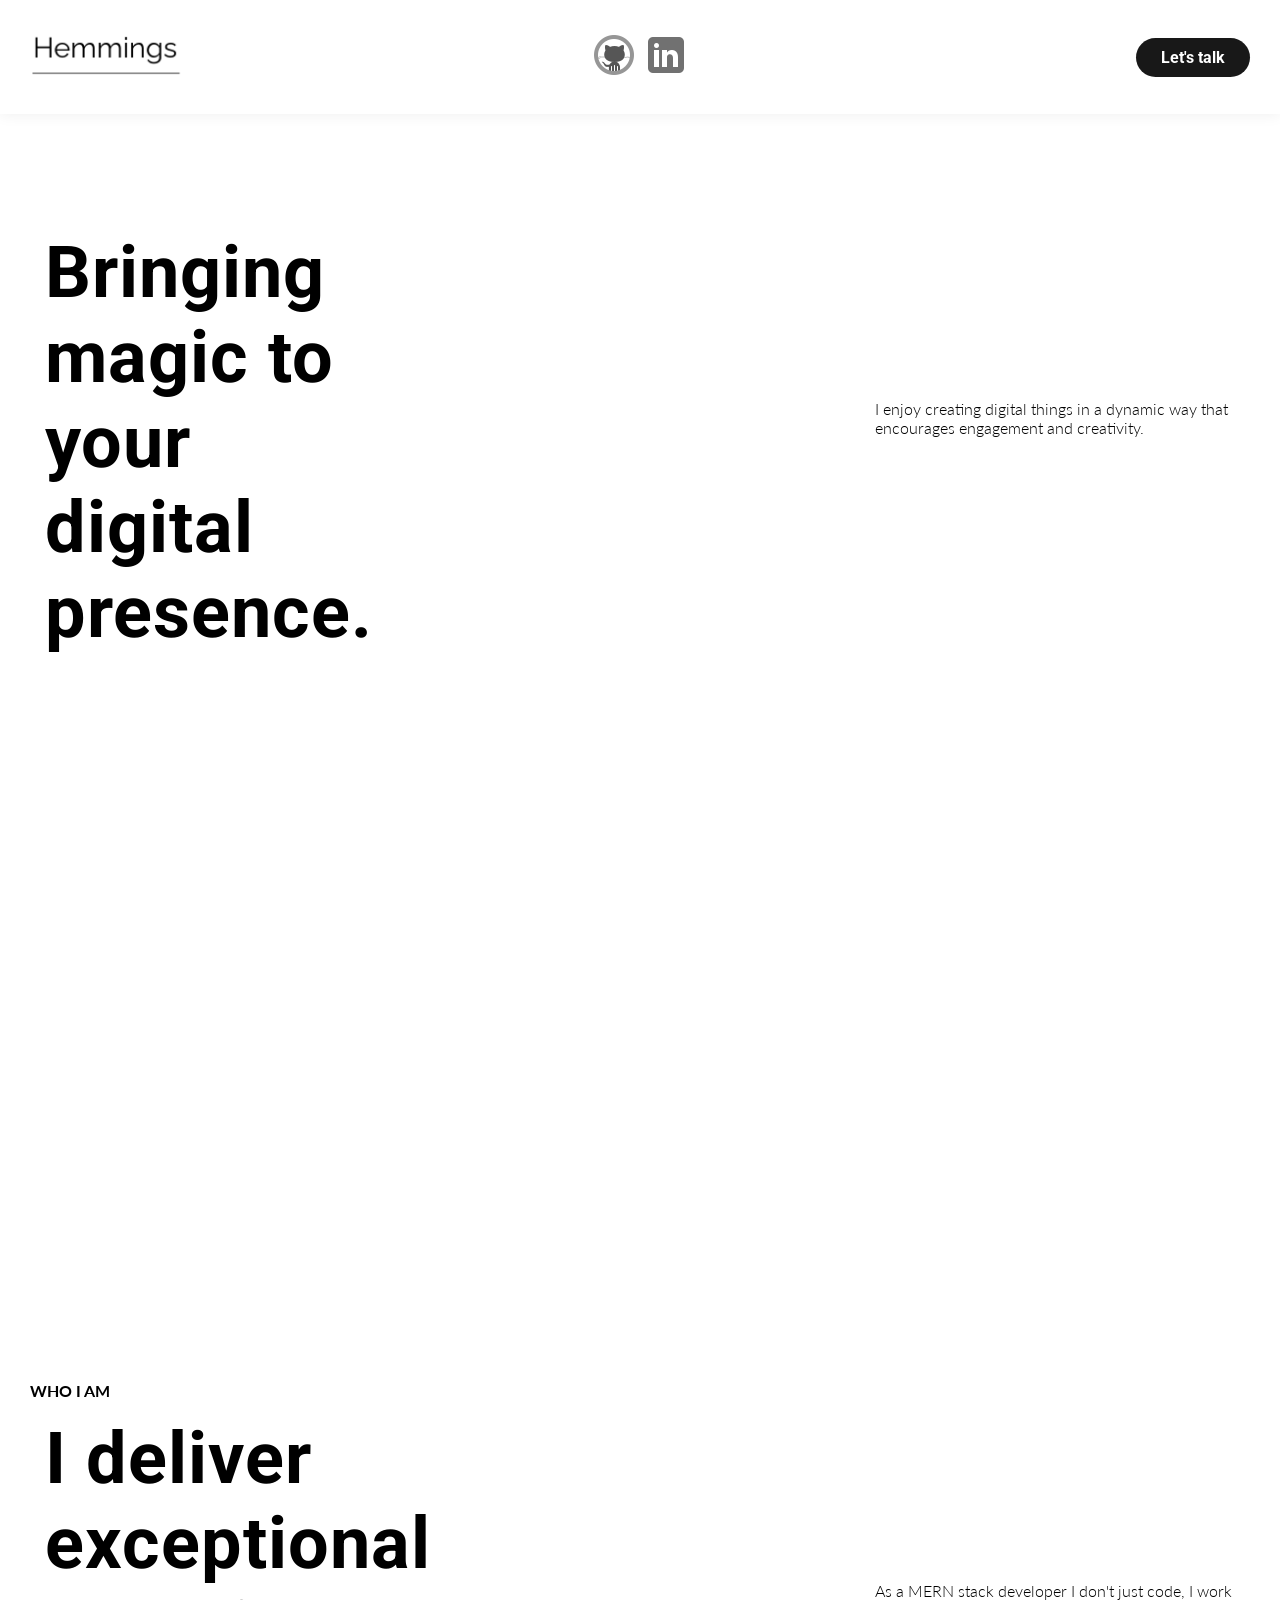
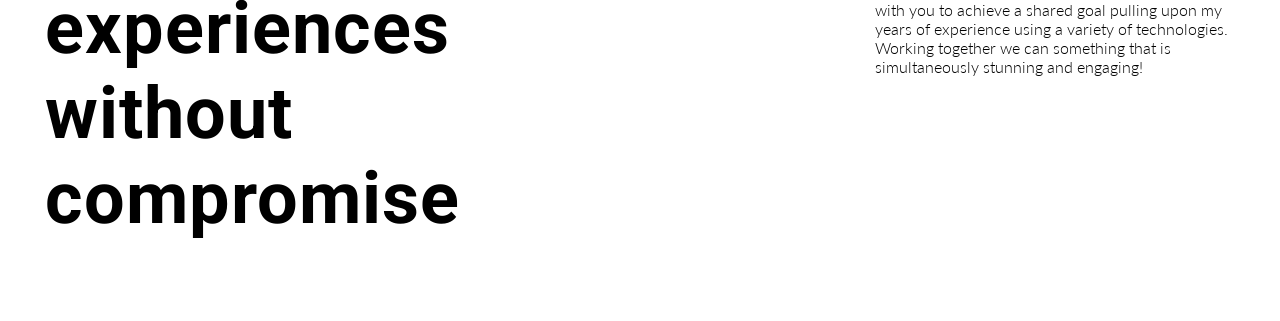
==== index.html @ 2ac9628a "Add files via upload" ====
<!DOCTYPE html>
<html lang="en">
<head>
    <meta charset="UTF-8">
    <meta name="viewport" content="width=device-width, initial-scale=1.0">
    <title>Jaimie Hemmings - Developer</title>
    <link href="style.css" rel="stylesheet" />
    <link 
</head>
<body>
    <nav class="container-wide nav">
        <div class="row">
            <div class="col">
                <a href="/"><img src="assets/logo.png" alt="Hemmings Logo"></a>
            </div>
            <div class="col">
                <ul class="socials">
                    <li><a href="https://github.com/JaimieHemmings"><img src="assets/github-logo.png" alt="Github Logo"></a></li>
                    <li><a href="https://www.linkedin.com/in/jaimie-hemmings-379786271/"><img src="assets/linkedin-logo.png" alt="LinkedIn Logo"></a></li>
                </ul>
            </div>
            <div class="col">
                <a class="talk" href="#">Let's talk</a>
            </div>
        </div>
    </nav>
    <header class="container-wide">
        <div class="container">
            <div class="row">
                <div class="col">
                    <h2>Bringing magic to your digital presence.</h2>
                </div>
                <div class="col">
                    <p>I enjoy creating digital things in a dynamic way that encourages engagement and creativity.</p>
                </div>
            </div>
        </div>
        <div class="video">
        </div>
    </header>
    <section class="about">
        <div class="container-wide">
            <div class="row">
                <div class="col">
                    <p class="sectionTitle">WHO I AM</p>
                    <h2>I deliver exceptional experiences without compromise</h2>
                </div>
                <div class="col">
                    <p>As a MERN stack developer I don't just code, I work with you to achieve a shared goal pulling upon my years of experience using a variety of technologies. Working together we can something that is simultaneously stunning and engaging!</p>
                </div>
            </div>
        </div>
    </section>
</body>
</html>
---- style.css ----
@import url('https://fonts.googleapis.com/css2?family=Lato:wght@300&family=Roboto&display=swap');

body {
    background-color: rgba(255,255,255);
    margin: 0;
}

.container-wide {
    width: 100%;
}

.row {
    padding: 15px;
    display: flex;
    flex-wrap: nowrap;
    justify-content: space-between;
    align-items: center;
}

.col {
    padding: 15px;
    flex-basis: 30%;
}

h1,h2,h3,h4,h5,h6 {
    font-family: "Roboto", sans-serif;
    letter-spacing: 1px;
    margin: 0;
    padding: 0px 15px 50px 15px;
}

nav {
    position: fixed;
    width: 100%;
    top: 0;
    left: 0;
    background-color: #fff;
    box-shadow: 0px 0px 15px #eee;
    padding: 0;
}

nav .col:nth-child(2) {
    text-align: center;
}

nav .col:nth-child(3) {
    text-align: right;
}

nav img {
    height: 50px;
    width: auto;
}

ul.socials {
    margin: 0;
    padding: 0;
}

ul.socials li {
    display: inline-block;
}

ul.socials img {
    width: 48px;
    height: auto;
    -webkit-filter: grayscale(100%); /* Safari 6.0 - 9.0 */
    filter: grayscale(100%);
    transition: 0.2s ease;
}

ul.socials img:hover {
    -webkit-filter: grayscale(0%); /* Safari 6.0 - 9.0 */
    filter: grayscale(0%);
}

nav .talk {
    background-color: rgb(24,24,24);
    color: #fff;
    font-family: "Roboto", sans-serif;
    font-weight: bold;;
    text-decoration: none;
    border-radius: 25px;
    padding: 10px 25px;
    font-size: 16px;
    transition: 0.2s ease-in-out;
}

nav .talk:hover {
    background-color: rgb(255, 231, 103);
    color: #000;
}

header {
    margin-top: 100px;
}

h2 {
    font-size: 72px;
}

header h2 {
    margin-top: 100px;
}

p {
    font-size: 16px;
    font-family: "Lato", sans-serif;
    font-weight: 300;
    font-style: normal;
}

.video {
    content: "";
    background-image: url('assets/abstract-bg.gif');
    min-height: 600px;
    width: 100%;
    background-position: 50% 50%;
    background-size: cover;
    background-repeat: no-repeat;
}

p.sectionTitle {
    font-weight: bold;
}

@media screen and (max-width: 1024px) {
    .col {
        flex-basis: 50%;
    }

    .video {
        min-height: 300px;
    }
}

@media screen and (max-width: 768px) {
    .row {
        flex-wrap: wrap;
    }

    h2 {
        font-size: 50px;
    }

    .col {
        flex-basis: 100%;
    }
}

@media screen and (max-width: 568px) {
    nav .col:nth-child(3){
        display: none;
    }
}
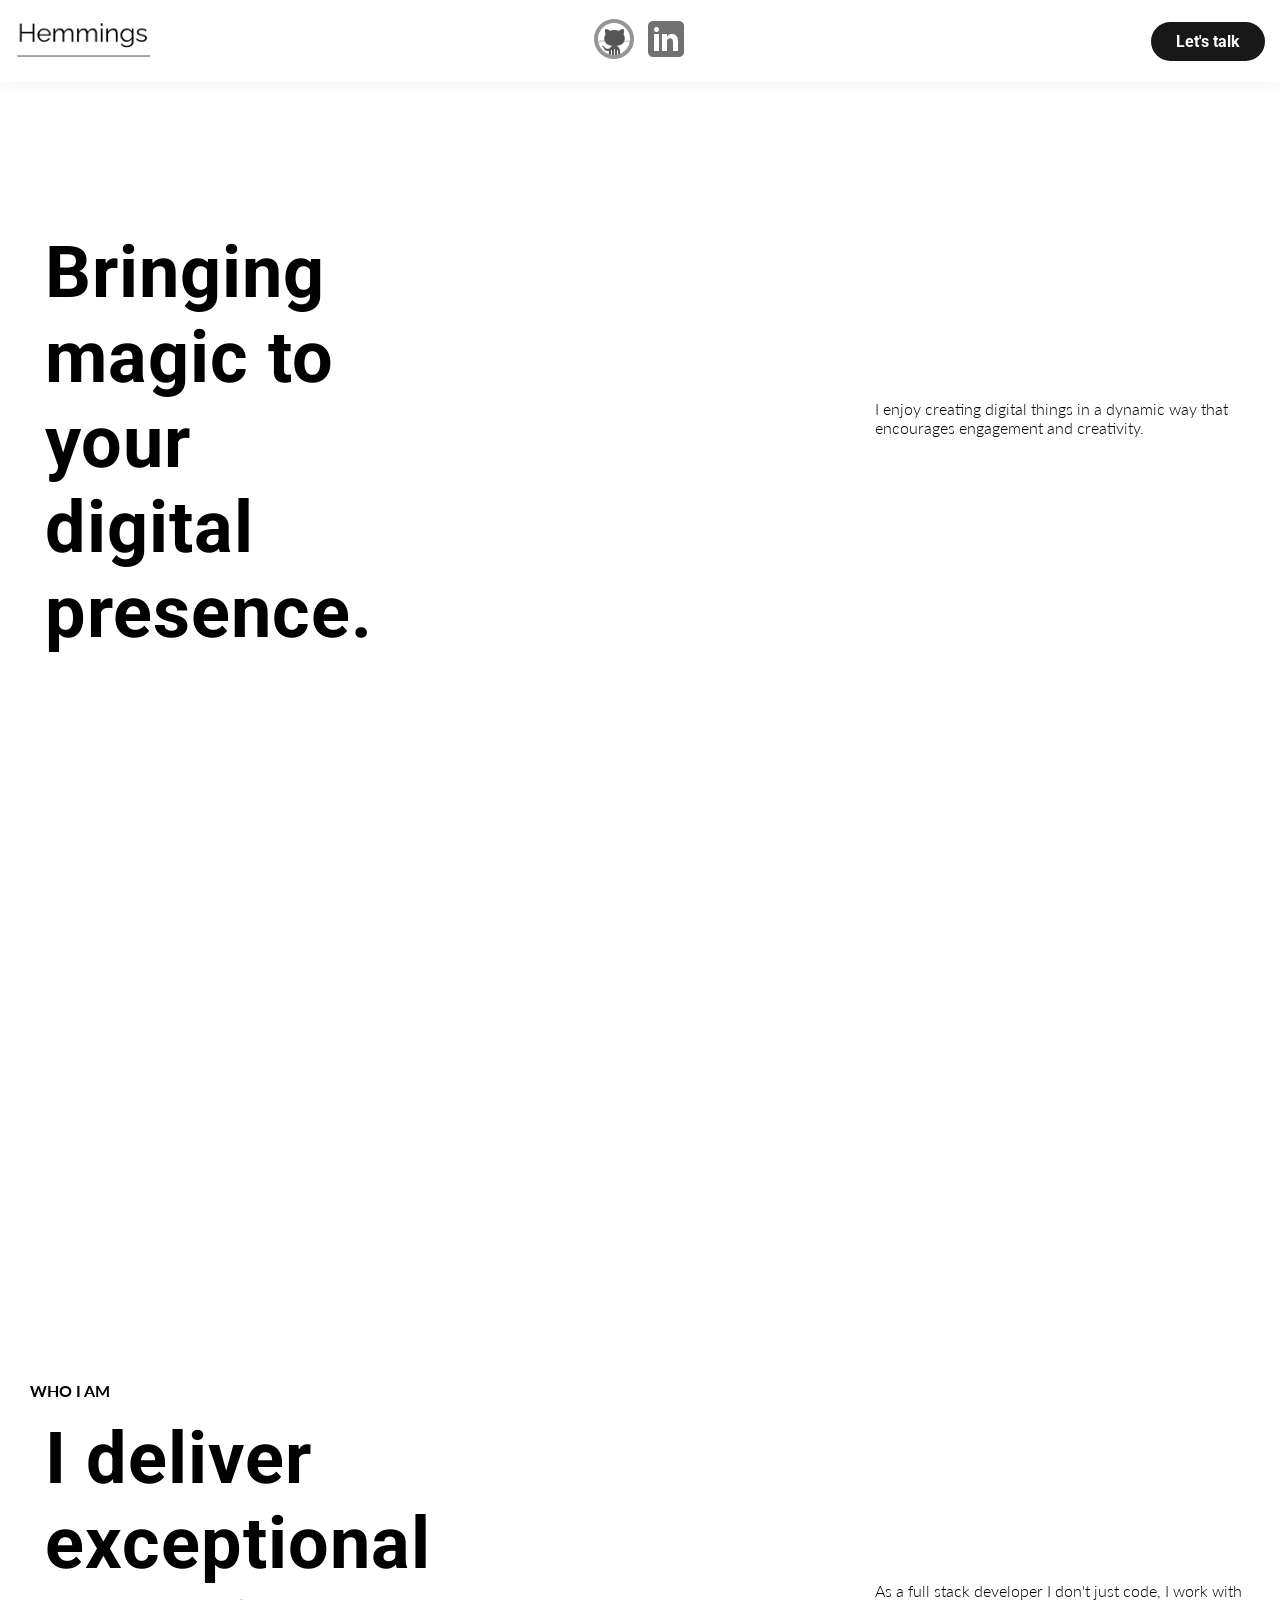
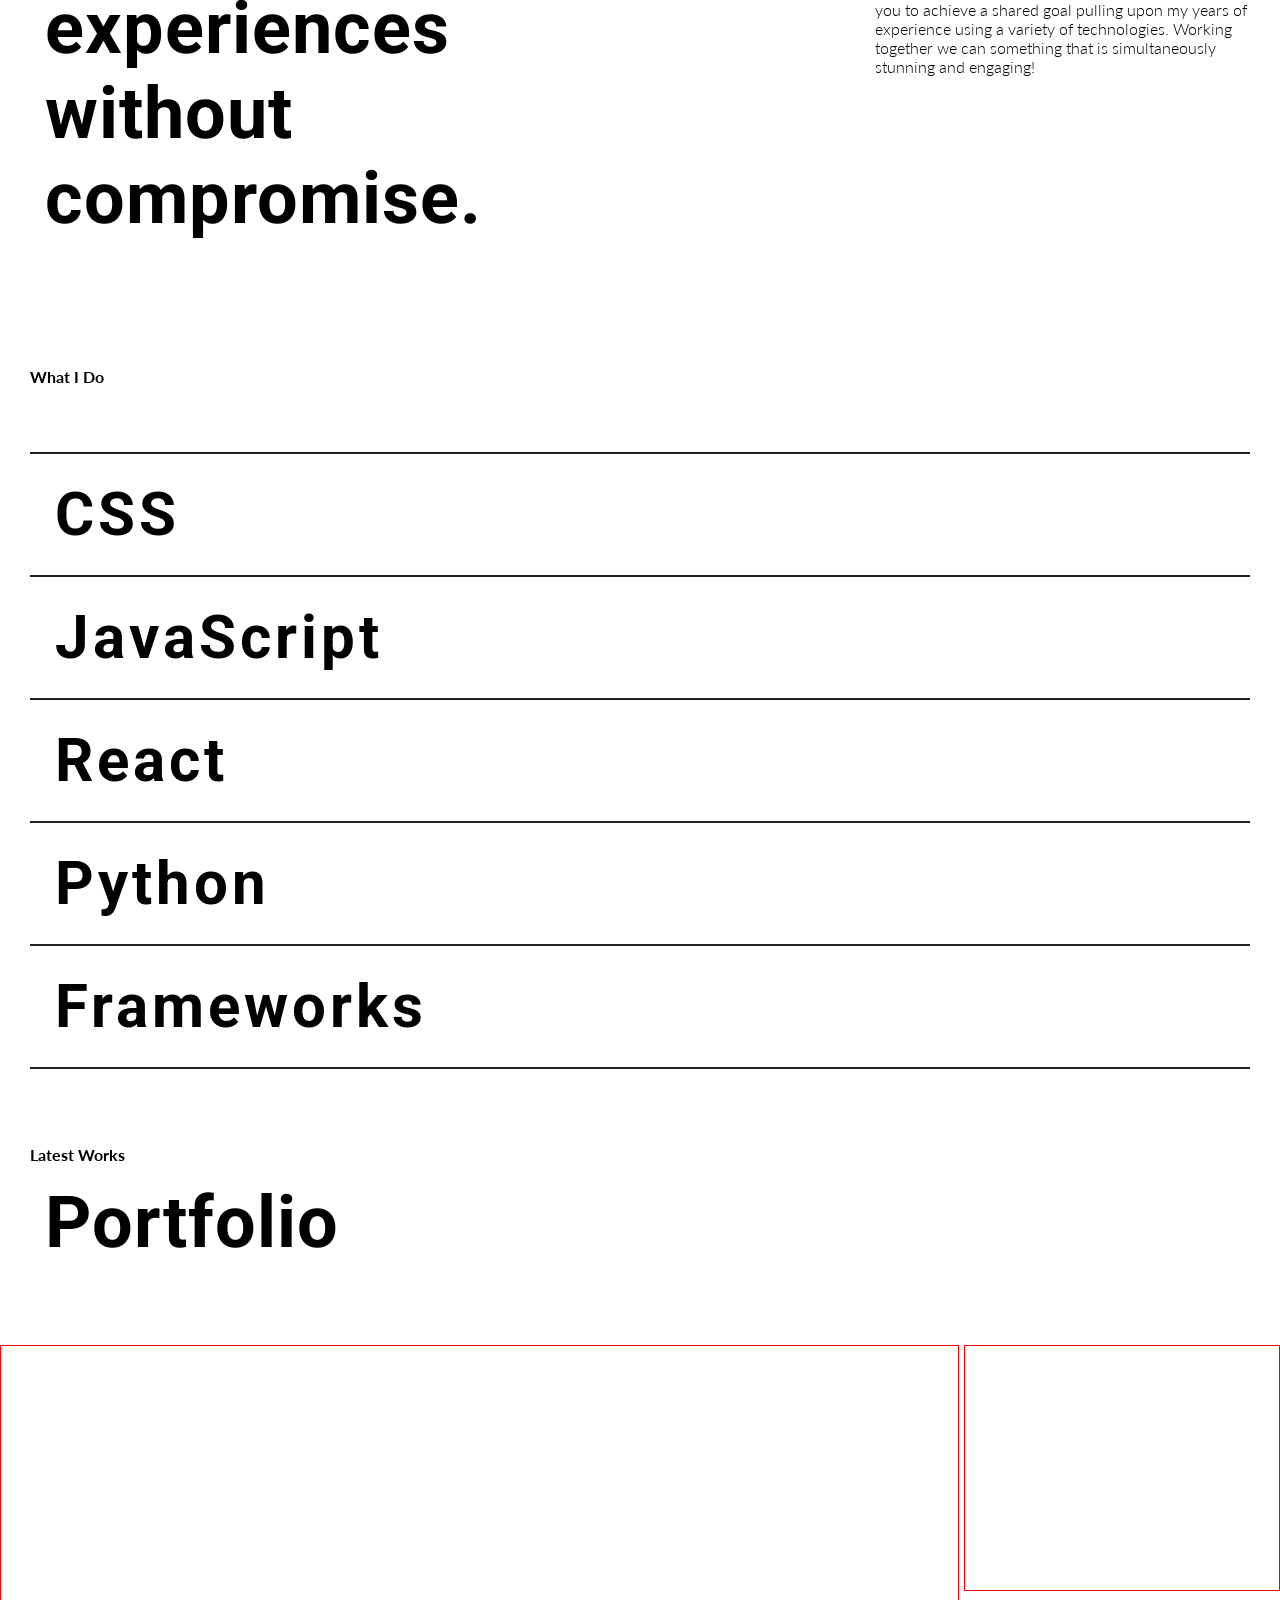
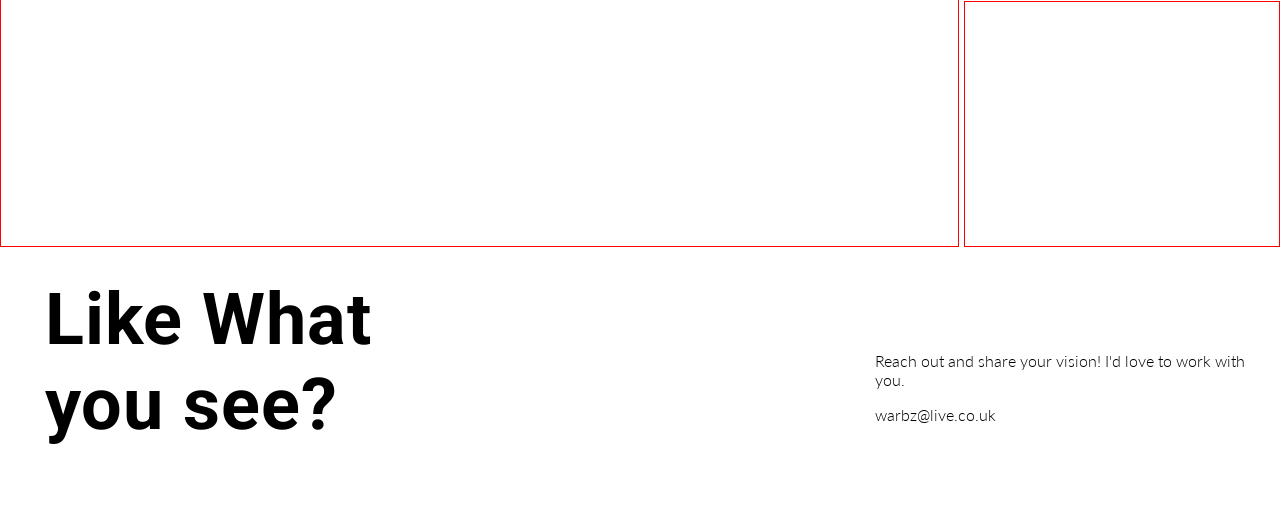
==== commit 8c285728: "Add files via upload" ====
--- a/index.html
+++ b/index.html
@@ -5,7 +5,6 @@
     <meta name="viewport" content="width=device-width, initial-scale=1.0">
     <title>Jaimie Hemmings - Developer</title>
     <link href="style.css" rel="stylesheet" />
-    <link 
 </head>
 <body>
     <nav class="container-wide nav">
@@ -43,10 +42,52 @@
             <div class="row">
                 <div class="col">
                     <p class="sectionTitle">WHO I AM</p>
-                    <h2>I deliver exceptional experiences without compromise</h2>
+                    <h2>I deliver exceptional experiences without compromise.</h2>
                 </div>
                 <div class="col">
-                    <p>As a MERN stack developer I don't just code, I work with you to achieve a shared goal pulling upon my years of experience using a variety of technologies. Working together we can something that is simultaneously stunning and engaging!</p>
+                    <p>As a full stack developer I don't just code, I work with you to achieve a shared goal pulling upon my years of experience using a variety of technologies. Working together we can something that is simultaneously stunning and engaging!</p>
+                </div>
+            </div>
+        </div>
+    </section>
+    <section class="whatwedo">
+        <div class="row">
+            <div class="col">
+                <p class="sectionTitle">What I Do</p>
+                <ul>
+                    <li>CSS</li>
+                    <li>JavaScript</li>
+                    <li>React</li>
+                    <li>Python</li>
+                    <li>Frameworks</li>
+                </ul>
+            </div>
+        </div>
+    </section>
+    <section class="portfolio">
+        <div class="container-wide">
+            <div class="row">
+                <div class="col">
+                    <p class="sectionTitle">Latest Works</p>
+                    <h2>Portfolio</h2>
+                </div>
+            </div>
+        </div>
+        <div class="portfolio-grid">
+            <div class="portfolio-item item-1"></div>
+            <div class="portfolio-item item-2"></div>
+            <div class="portfolio-item item-3"></div>
+        </div>
+    </section>
+    <section class="about">
+        <div class="container-wide">
+            <div class="row">
+                <div class="col">
+                    <h2>Like What you see?</h2>
+                </div>
+                <div class="col">
+                    <p>Reach out and share your vision! I'd love to work with you.</p>
+                    <p>warbz@live.co.uk</p>
                 </div>
             </div>
         </div>
--- a/style.css
+++ b/style.css
@@ -48,8 +48,12 @@
 }
 
 nav img {
-    height: 50px;
+    height: 45px;
     width: auto;
+}
+
+nav .row {
+    padding: 0;
 }
 
 ul.socials {
@@ -78,7 +82,7 @@
     background-color: rgb(24,24,24);
     color: #fff;
     font-family: "Roboto", sans-serif;
-    font-weight: bold;;
+    font-weight: bold;
     text-decoration: none;
     border-radius: 25px;
     padding: 10px 25px;
@@ -124,6 +128,63 @@
     font-weight: bold;
 }
 
+.whatwedo .col {
+    flex-basis: 100%;
+}
+
+.whatwedo ul {
+    margin: 0;
+    padding: 0;
+    padding-top: 50px;
+    width: 100;
+}
+
+.whatwedo ul li {
+    list-style-type: none;;
+    font-family: "Roboto", sans-serif;
+    font-weight: bold;
+    padding: 25px;
+    border-top: 2px solid #222;
+    width: 100;
+    transition: 0.2s ease;
+    letter-spacing: 4px;
+    font-size: 60px;
+}
+
+.whatwedo ul li:last-child {
+    border-bottom: 2px solid #222;
+}
+
+.whatwedo ul li:hover {
+    color: #fff;
+    background-color: #000;
+}
+
+.portfolio-grid {
+    display: grid;
+    grid-template-columns: repeat(4, 1fr);
+    grid-template-rows: repeat(2, 1fr);
+    grid-column-gap: 5px;
+    grid-row-gap: 10px; 
+}
+
+.portfolio-item {
+    border: 1px solid red;
+}
+
+.item-1 {
+    grid-area: 1 / 1 / 3 / 4;
+    height: 500px;
+}
+
+.div2 { 
+    grid-area: 1 / 4 / 2 / 5;
+}
+
+.div3 { 
+    grid-area: 2 / 4 / 3 / 5;
+} 
+
 @media screen and (max-width: 1024px) {
     .col {
         flex-basis: 50%;
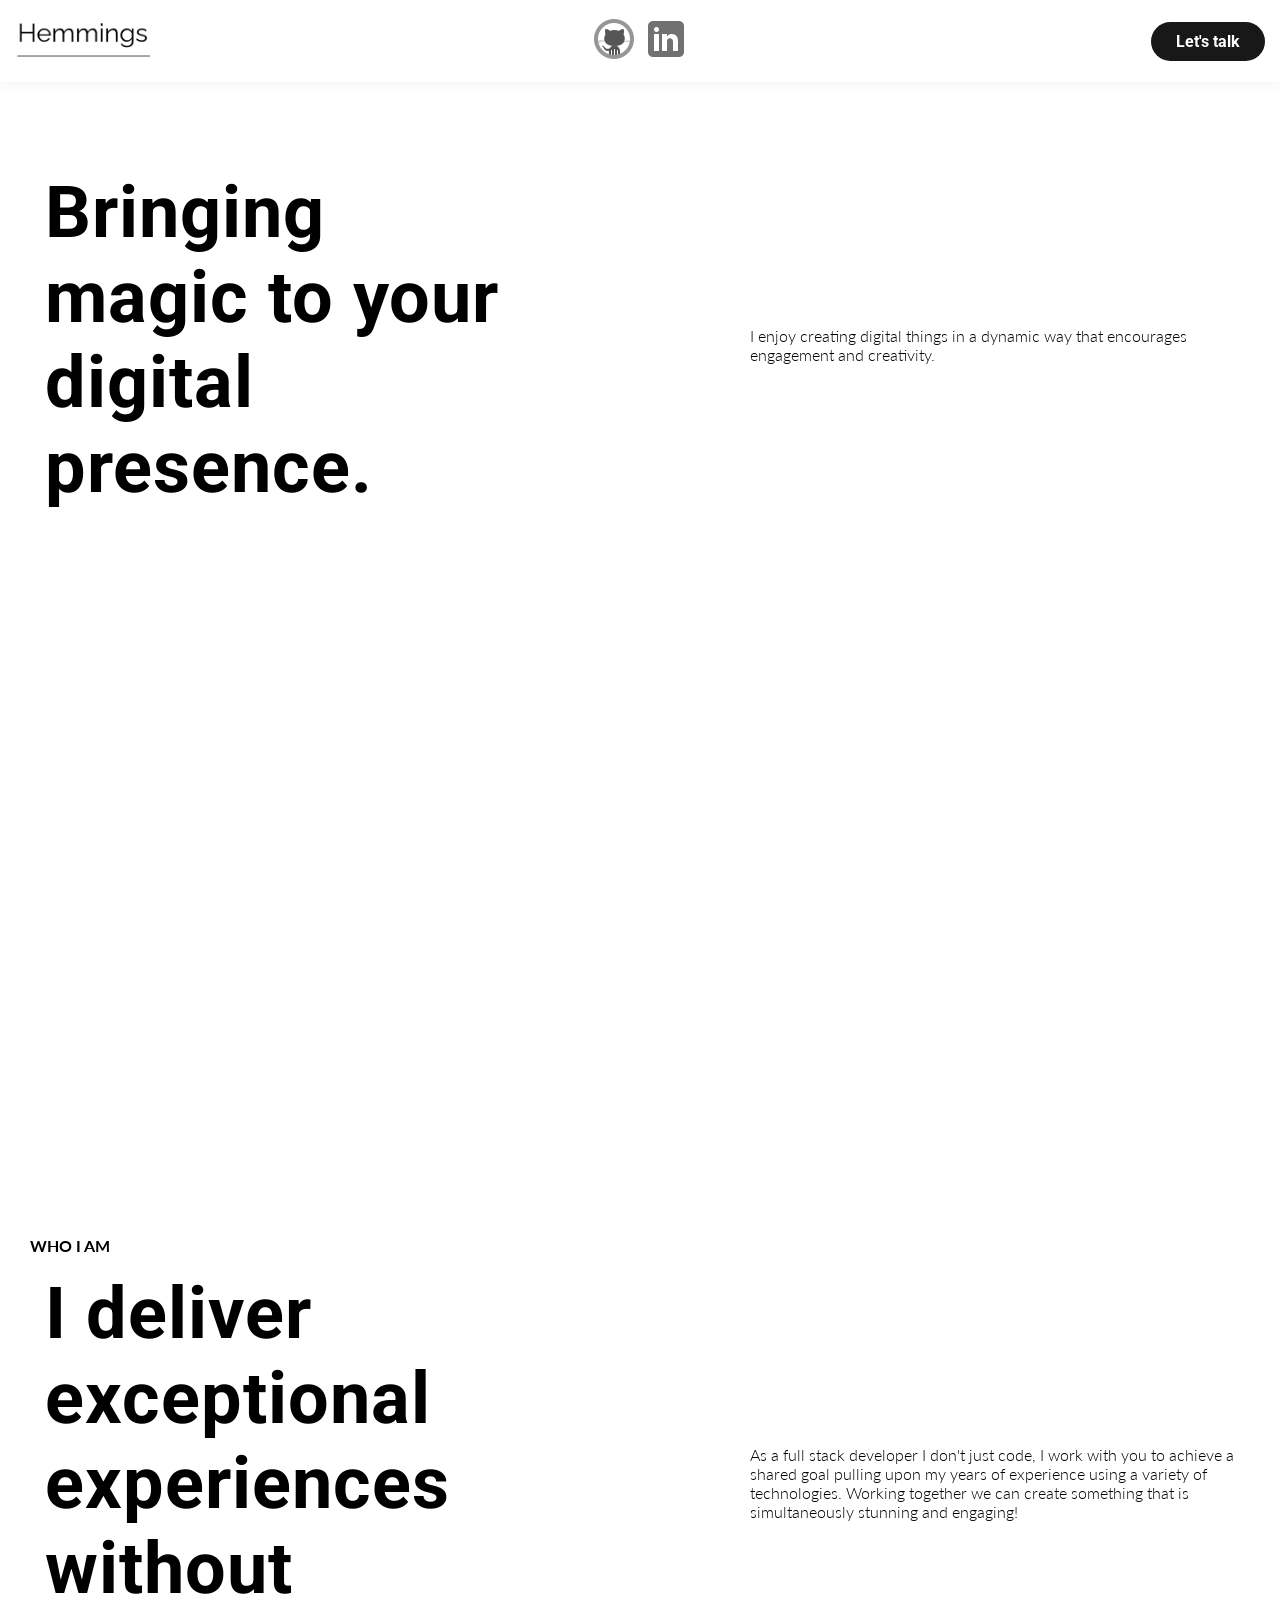
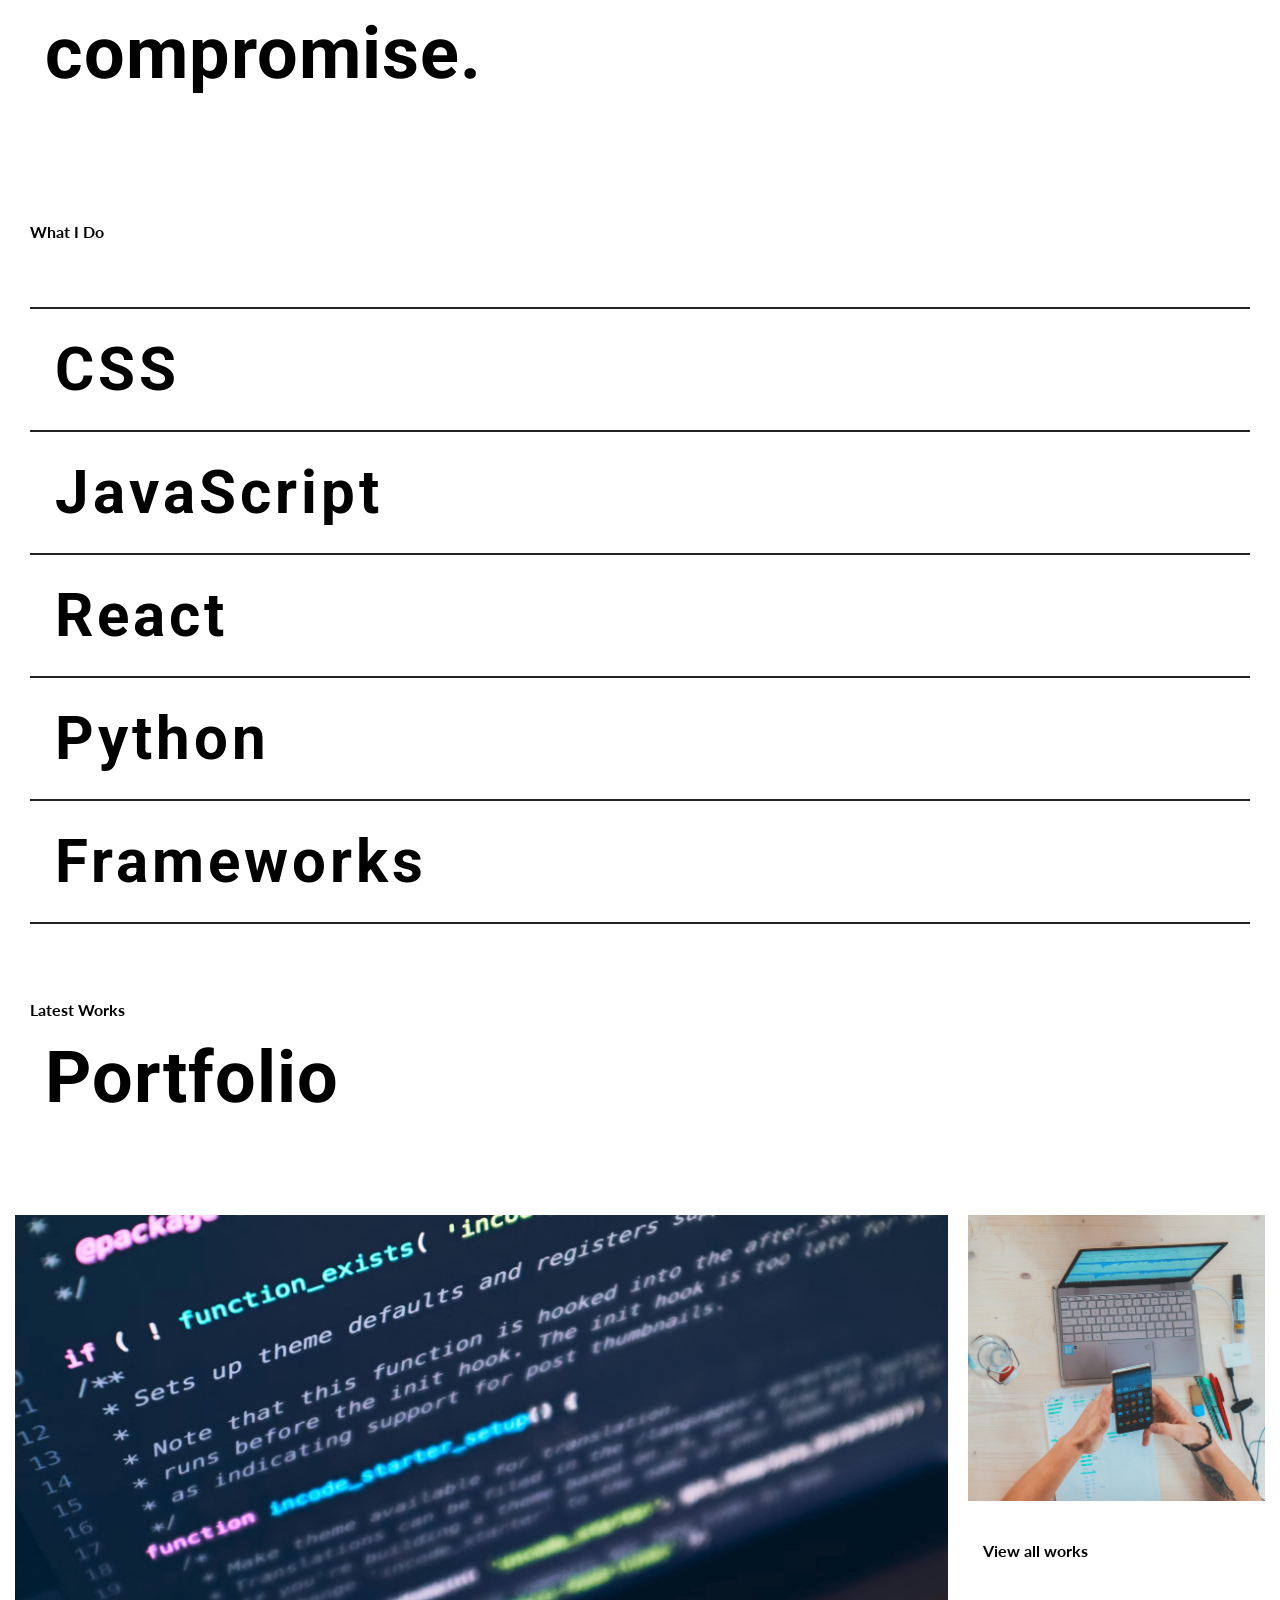
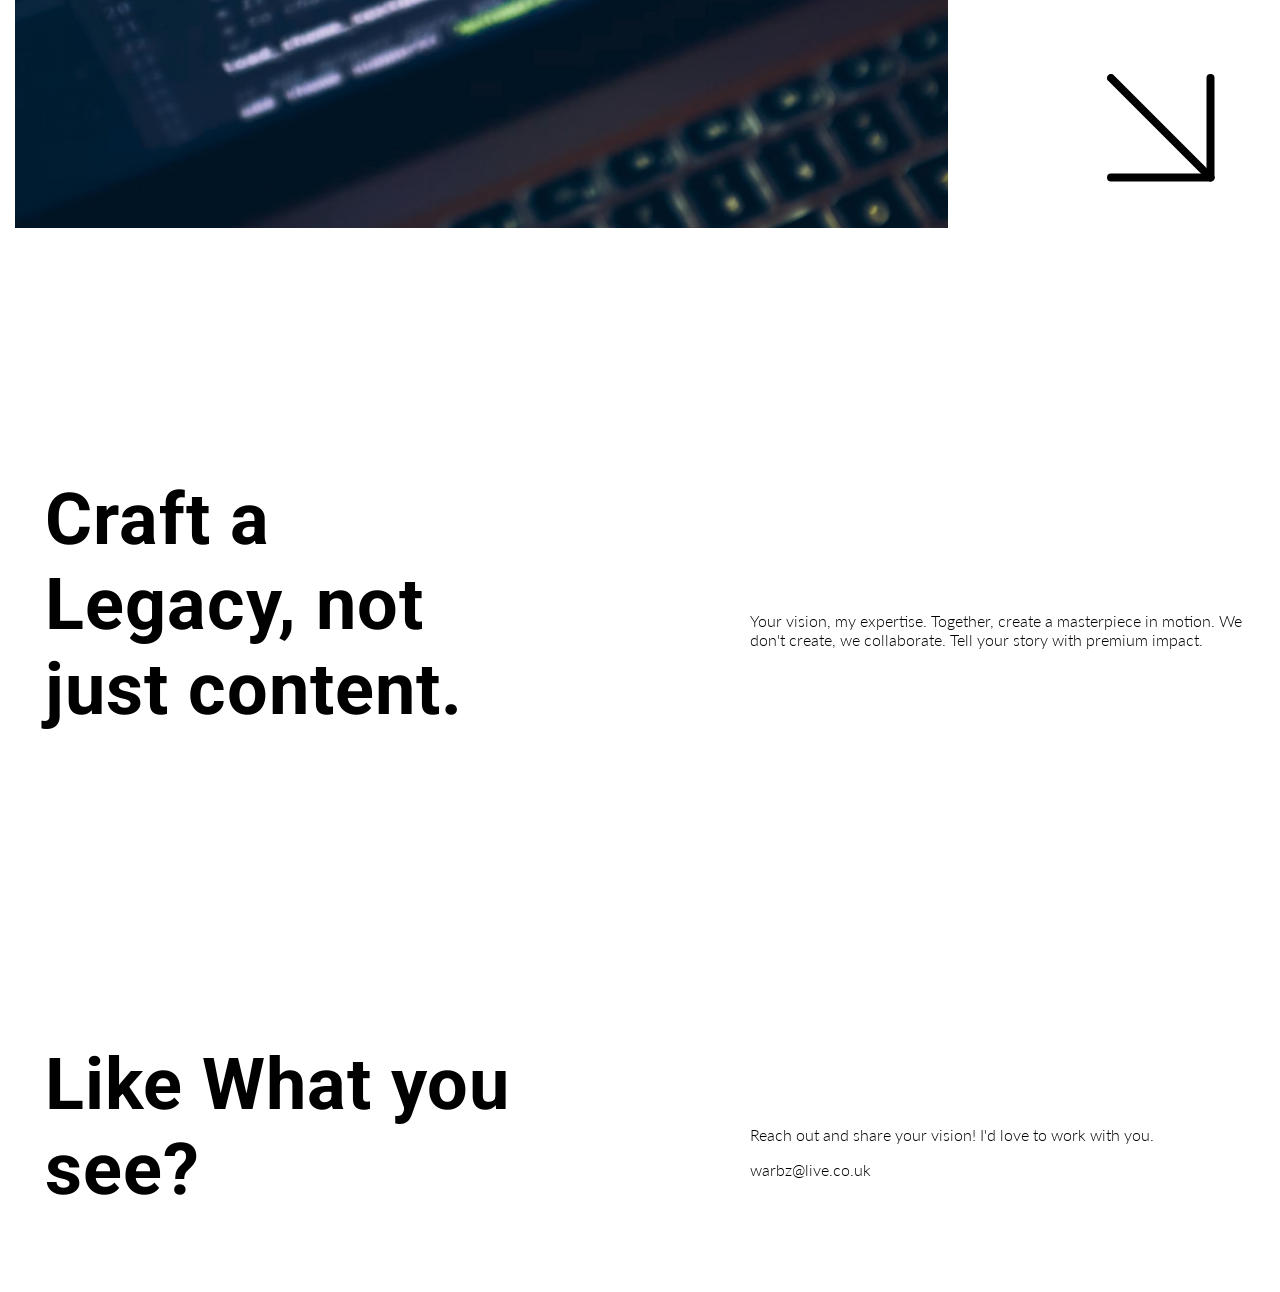
==== commit 05a55bdc: "Add files via upload" ====
--- a/index.html
+++ b/index.html
@@ -19,7 +19,7 @@
                 </ul>
             </div>
             <div class="col">
-                <a class="talk" href="#">Let's talk</a>
+                <a class="talk" href="#contact">Let's talk</a>
             </div>
         </div>
     </nav>
@@ -45,7 +45,7 @@
                     <h2>I deliver exceptional experiences without compromise.</h2>
                 </div>
                 <div class="col">
-                    <p>As a full stack developer I don't just code, I work with you to achieve a shared goal pulling upon my years of experience using a variety of technologies. Working together we can something that is simultaneously stunning and engaging!</p>
+                    <p>As a full stack developer I don't just code, I work with you to achieve a shared goal pulling upon my years of experience using a variety of technologies. Working together we can create something that is simultaneously stunning and engaging!</p>
                 </div>
             </div>
         </div>
@@ -74,12 +74,41 @@
             </div>
         </div>
         <div class="portfolio-grid">
-            <div class="portfolio-item item-1"></div>
-            <div class="portfolio-item item-2"></div>
-            <div class="portfolio-item item-3"></div>
+            <div class="portfolio-item item-1">
+                <a href="#">
+                    <img src="assets/portfolio-1.jpg" alt="Image of Portfolio example" />
+                </a>
+            </div>
+            <div class="portfolio-item item-2">
+                <a href="#">
+                    <img src="assets/portfolio-2.jpg" alt="Image of Portfolio example" />
+                </a></div>
+            <div class="portfolio-item item-3">
+                <a href="#">
+                    View all works
+                    <svg preserveAspectRatio="xMidYMid meet" data-bbox="4 4 99.5 99.5" xmlns="http://www.w3.org/2000/svg" viewBox="0 0 108 108" height="108" width="108" data-type="ugc" role="presentation" aria-hidden="true" aria-label="">
+                        <g>
+                            <path stroke-linejoin="round" stroke-linecap="round" stroke-width="8" stroke="#000000" d="M103.5 103.5 4 4" fill="none"></path>
+                            <path stroke-linejoin="round" stroke-linecap="round" stroke-width="8" stroke="#000000" d="M4 103.5h99.5V4" fill="none"></path>
+                        </g>
+                    </svg>
+                </a>
+            </div>
         </div>
     </section>
-    <section class="about">
+    <section class="hero">
+        <div class="container-wide">
+            <div class="row">
+                <div class="col">
+                    <h2>Craft a Legacy, not just content.</h2>
+                </div>
+                <div class="col">
+                    <p>Your vision, my expertise. Together, create a masterpiece in motion. We don't create, we collaborate. Tell your story with premium impact.</p>
+                </div>
+            </div>
+        </div>
+    </section>
+    <section class="about" id="contact">
         <div class="container-wide">
             <div class="row">
                 <div class="col">
--- a/style.css
+++ b/style.css
@@ -1,4 +1,8 @@
 @import url('https://fonts.googleapis.com/css2?family=Lato:wght@300&family=Roboto&display=swap');
+
+html {
+    scroll-behavior: smooth;
+  }
 
 body {
     background-color: rgba(255,255,255);
@@ -19,7 +23,7 @@
 
 .col {
     padding: 15px;
-    flex-basis: 30%;
+    flex-basis: 40%;
 }
 
 h1,h2,h3,h4,h5,h6 {
@@ -104,7 +108,7 @@
 }
 
 header h2 {
-    margin-top: 100px;
+    margin-top: 40px;
 }
 
 p {
@@ -164,26 +168,95 @@
     display: grid;
     grid-template-columns: repeat(4, 1fr);
     grid-template-rows: repeat(2, 1fr);
-    grid-column-gap: 5px;
-    grid-row-gap: 10px; 
-}
-
-.portfolio-item {
-    border: 1px solid red;
+    grid-column-gap: 20px;
+    grid-row-gap: 5px;
+    padding: 15px;
+}
+
+.portfolio-item a {
+    width: 100%;
+    height: 100%;
+    overflow: hidden;
+    display: block;
+}
+
+.portfolio-item a img {
+    width: 100%;
+    height: auto;
 }
 
 .item-1 {
     grid-area: 1 / 1 / 3 / 4;
-    height: 500px;
-}
-
-.div2 { 
+}
+
+.item-2 { 
     grid-area: 1 / 4 / 2 / 5;
 }
 
-.div3 { 
+.item-3 { 
     grid-area: 2 / 4 / 3 / 5;
+    position: relative;
+    transition: 0.5s ease;
+    padding: 0;
 } 
+
+.item-3 a {
+    display:block;
+    width: 100%;
+    height: 100%;
+    padding: 15px;
+    color: #000;
+    text-decoration: none;
+    font-size: 16px;
+    font-family: "Lato", sans-serif;
+    font-weight: bold;
+    font-style: normal;
+}
+
+.item-3 svg {
+    position: absolute;
+    bottom: 50px;
+    right: 50px;
+    transition: 0.5s ease;
+}
+
+.item-3:hover {
+    background-color: rgb(255, 231, 103);
+}
+
+.item-3:hover svg {
+    bottom: 15px;
+    right: 15px;
+}
+
+.hero {
+    margin-top: 100px;
+    padding-top: 100px;
+    padding-bottom: 100px;
+    background-image: url('assets/hero-bg.jpg');
+    background-size: cover;
+    background-position: 50% 50%;
+    background-repeat: no-repeat;
+    position: relative;
+    margin-bottom: 100px;
+    background-attachment: fixed;
+}
+
+.hero:after {
+    position:absolute;
+    top: 0;
+    left: 0;
+    content: "";
+    width: 100%;
+    height: 100%;
+    background-color: rgba(255,255,255,0.4);
+    z-index: 1;
+}
+
+.hero > .container-wide {
+    position: relative;
+    z-index: 2;    
+}
 
 @media screen and (max-width: 1024px) {
     .col {
